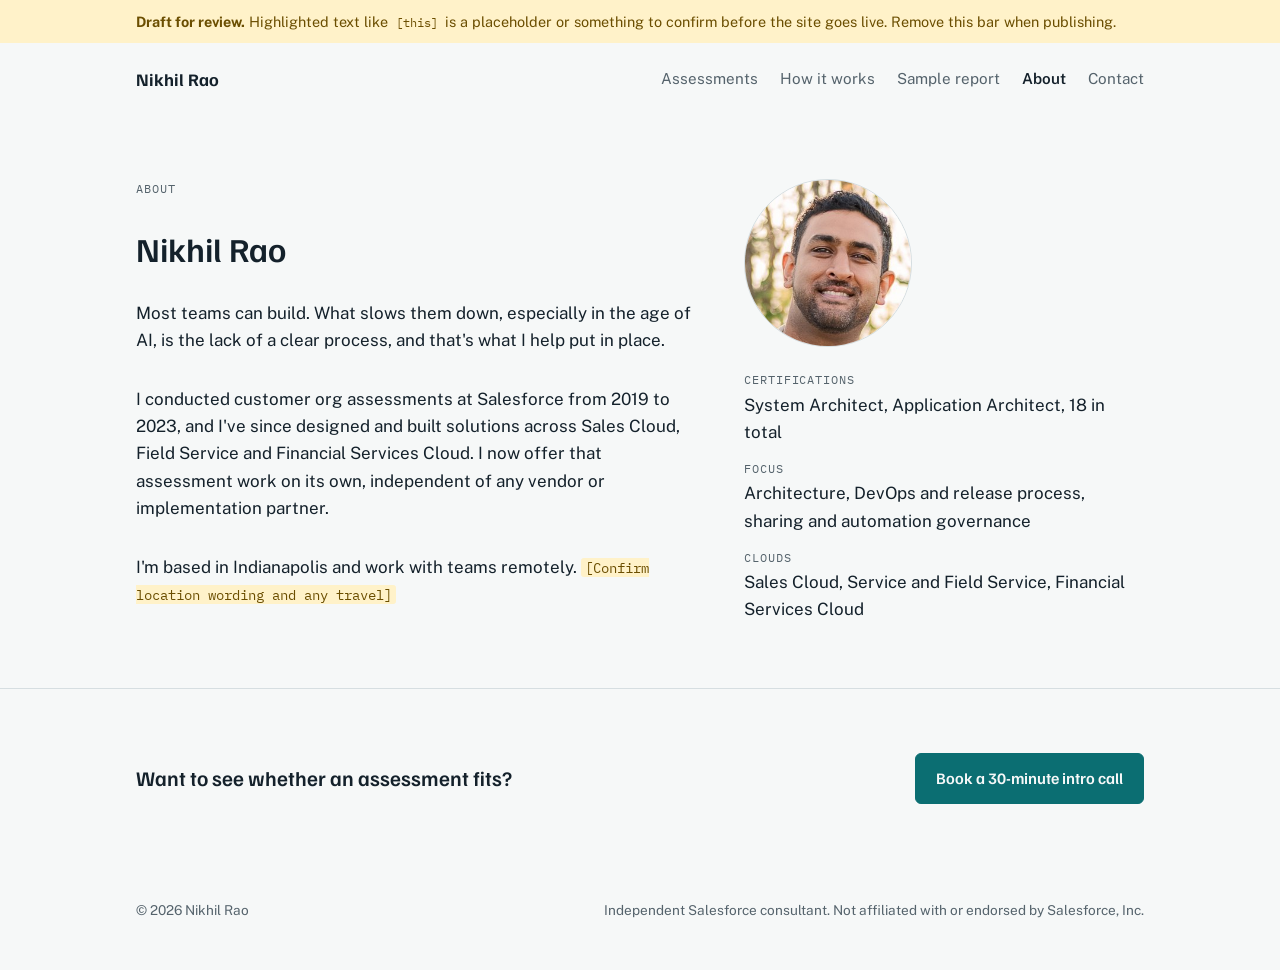
==== about.html @ f3a3b31c "Add draft services site (placeholders and draft bar still present) Co-Authored-By: Claude Sonnet 5.5" ====
<!doctype html>
<html lang="en">
<head>
<meta charset="utf-8">
<meta name="viewport" content="width=device-width, initial-scale=1, viewport-fit=cover">
<meta name="claude:viewport-fit-sides" content="cover">
<title>About | Nikhil Rao Salesforce Assessments</title>
<meta name="description" content="Independent, fixed-scope Salesforce Architecture and DevOps assessments by Nikhil Rao, Salesforce Certified System and Application Architect.">
<link rel="preconnect" href="https://fonts.googleapis.com">
<link rel="preconnect" href="https://fonts.gstatic.com" crossorigin>
<link rel="stylesheet" href="https://fonts.googleapis.com/css2?family=Familjen+Grotesk:wght@500;600;700&family=Public+Sans:ital,wght@0,400;0,500;0,600;1,400&family=IBM+Plex+Mono:wght@400;500&display=swap">
<link rel="stylesheet" href="site.css">
</head>
<body>
<div class="draft" role="note">
  <div class="wrap"><strong>Draft for review.</strong> Highlighted text like <span class="flag">[this]</span> is a placeholder or something to confirm before the site goes live. Remove this bar when publishing.</div>
</div>

<header class="top">
  <div class="wrap">
    <a class="brand" href="index.html">Nikhil Rao</a>
    <nav aria-label="Main">
      <a href="assessments.html">Assessments</a>
      <a href="how-it-works.html">How it works</a>
      <a href="sample-report.html">Sample report</a>
      <a href="about.html" aria-current="page">About</a>
      <a href="contact.html">Contact</a>
    </nav>
  </div>
</header>

<main>
  <section id="about">
    <div class="wrap about">
      <div class="copy">
        <p class="label">About</p>
        <h1>Nikhil Rao</h1>
        <p>Most teams can build. What slows them down, especially in the age of AI, is the lack of a clear process, and that's what I help put in place.</p>
        <p>I conducted customer org assessments at Salesforce from 2019 to 2023, and I've since designed and built solutions across Sales Cloud, Field Service and Financial Services Cloud. I now offer that assessment work on its own, independent of any vendor or implementation partner.</p>
        <p>I'm based in Indianapolis and work with teams remotely. <span class="flag">[Confirm location wording and any travel]</span></p>
      </div>
      <div class="about-side">
        <img class="headshot" src="nikhil-rao.jpg" alt="Photo of Nikhil Rao" width="280" height="280">
        <dl>
        <div><dt>Certifications</dt><dd>System Architect, Application Architect, 18 in total</dd></div>
        <div><dt>Focus</dt><dd>Architecture, DevOps and release process, sharing and automation governance</dd></div>
        <div><dt>Clouds</dt><dd>Sales Cloud, Service and Field Service, Financial Services Cloud</dd></div>
      </dl>
      </div>
    </div>
  </section>
  <section class="next">
    <div class="wrap">
      <p>Want to see whether an assessment fits?</p>
      <a class="btn primary" href="https://calendar.app.google/TykURckgz5f3c3QM6" target="_blank" rel="noopener">Book a 30-minute intro call</a>
    </div>
  </section>
</main>

<footer>
  <div class="wrap">
    <span>© 2026 Nikhil Rao</span>
    <span>Independent Salesforce consultant. Not affiliated with or endorsed by Salesforce, Inc.</span>
  </div>
</footer>
</body>
</html>
---- site.css ----
/* Layout: one calm column with a wide "findings register" band in the middle, the way an assessment report reads: summary first, then detail. */
:root {
  --ink: #14212b;
  --paper: #f6f8f8;
  --surface: #ffffff;
  --muted: #55636c;
  --line: #d6dee1;
  --accent: #0b6e72;
  --accent-soft: #e1efef;
  --high: #b5452f;
  --med: #a8771a;
  --low: #3f7d4f;
  --flag-bg: #fff2c9;
  --flag-fg: #6b4e00;
  --band: #102a33;
  --band-fg: #e6eef0;
  --band-muted: #9fb3b9;
  --display: "Familjen Grotesk", "Helvetica Neue", Arial, sans-serif;
  --body: "Public Sans", system-ui, -apple-system, "Segoe UI", sans-serif;
  --mono: "IBM Plex Mono", ui-monospace, Menlo, Consolas, monospace;
}
@media (prefers-color-scheme: dark) {
  :root:not([data-theme="light"]) {
    --ink: #e4ebed; --paper: #0e171c; --surface: #15222a; --muted: #9aabb2; --line: #2a3b44;
    --accent: #5cc3c4; --accent-soft: #173539; --high: #e88a73; --med: #e0b45c; --low: #86c493;
    --flag-bg: #4a3a0b; --flag-fg: #ffe28a; --band: #0a1216; --band-fg: #e4ebed; --band-muted: #8fa4ab;
    color-scheme: dark;
  }
}
:root[data-theme="dark"] {
  --ink: #e4ebed; --paper: #0e171c; --surface: #15222a; --muted: #9aabb2; --line: #2a3b44;
  --accent: #5cc3c4; --accent-soft: #173539; --high: #e88a73; --med: #e0b45c; --low: #86c493;
  --flag-bg: #4a3a0b; --flag-fg: #ffe28a; --band: #0a1216; --band-fg: #e4ebed; --band-muted: #8fa4ab;
  color-scheme: dark;
}

* { box-sizing: border-box; }
:root { padding-top: env(safe-area-inset-top, 0px); padding-bottom: env(safe-area-inset-bottom, 0px); }
body { margin: 0; }
img { max-width: 100%; }
[hidden] { display: none !important; }
body { background: var(--paper); color: var(--ink); font-family: var(--body); font-size: 17px; line-height: 1.6; }
.wrap { max-width: 1040px; margin: 0 auto; padding-left: max(16px, env(safe-area-inset-left, 0px)); padding-right: max(16px, env(safe-area-inset-right, 0px)); }
h1, h2, h3 { font-family: var(--display); line-height: 1.15; text-wrap: balance; margin: 0; }
.sec-head h1, .about h1, .contact h1, h2 { font-size: clamp(1.6rem, 3vw, 2.1rem); font-weight: 600; }
h3 { font-size: 1.25rem; font-weight: 600; }
p { margin: 0; }
a { color: var(--accent); }
a:focus-visible, button:focus-visible { outline: 2px solid var(--accent); outline-offset: 3px; border-radius: 3px; }
.label { font-family: var(--mono); font-size: 0.75rem; letter-spacing: 0.08em; text-transform: uppercase; color: var(--muted); }
.flag { background: var(--flag-bg); color: var(--flag-fg); border-radius: 3px; padding: 0 0.3em; font-family: var(--mono); font-size: 0.85em; }

/* Draft notice */
.draft { background: var(--flag-bg); color: var(--flag-fg); font-size: 0.9rem; }
.draft .wrap { padding-block: 10px; }

/* Header */
header.top .wrap { display: flex; flex-wrap: wrap; align-items: center; justify-content: space-between; gap: 12px 24px; padding-block: 22px; }
.brand { font-family: var(--display); font-weight: 700; font-size: 1.1rem; color: var(--ink); text-decoration: none; }
nav { display: flex; flex-wrap: wrap; gap: 6px 22px; font-size: 0.95rem; }
nav a { color: var(--muted); text-decoration: none; }
nav a:hover { color: var(--accent); }

/* Hero */
.hero .wrap { padding-block: 48px 64px; display: grid; grid-template-columns: minmax(0, 1.5fr) minmax(0, 1fr); gap: 48px; align-items: end; }
.hero h1 { font-size: clamp(2.2rem, 5vw, 3.4rem); font-weight: 700; letter-spacing: -0.01em; }
.hero .lede { margin-top: 20px; font-size: 1.15rem; color: var(--muted); max-width: 34em; }
.cta-row { margin-top: 28px; display: flex; flex-wrap: wrap; gap: 12px; }
.btn { display: inline-block; font-family: var(--display); font-weight: 600; font-size: 1rem; padding: 12px 20px; border-radius: 6px; text-decoration: none; border: 1.5px solid var(--accent); }
.btn.primary { background: var(--accent); color: var(--paper); }
.btn.secondary { color: var(--accent); background: transparent; }
.creds { border-left: 2px solid var(--accent); padding-left: 18px; display: grid; gap: 10px; font-size: 0.95rem; }
.creds strong { font-family: var(--display); font-weight: 600; display: block; }

section { padding-block: 64px; }
section + section { border-top: 1px solid var(--line); }
.sec-head { display: grid; gap: 10px; margin-bottom: 32px; max-width: 40em; }
.sec-head p { color: var(--muted); }

/* Who it's for */
.fit { display: grid; grid-template-columns: repeat(2, minmax(0, 1fr)); gap: 16px 40px; list-style: none; margin: 0; padding: 0; }
.fit li { padding-top: 14px; border-top: 1px solid var(--line); }
.fit li strong { display: block; font-family: var(--display); font-weight: 600; font-size: 1.05rem; }
.fit li span { color: var(--muted); font-size: 0.95rem; }

/* Services */
.services { display: grid; grid-template-columns: repeat(2, minmax(0, 1fr)); gap: 24px; }
.svc { background: var(--surface); border: 1px solid var(--line); border-radius: 8px; padding: 28px; display: grid; gap: 14px; align-content: start; }
.svc .meta { display: flex; flex-wrap: wrap; gap: 8px 16px; }
.svc .lede { color: var(--muted); }
.svc-cols { display: grid; grid-template-columns: repeat(2, minmax(0, 1fr)); gap: 16px; }
.svc ul { margin: 6px 0 0; padding-left: 1.1em; font-size: 0.95rem; }
.svc li + li { margin-top: 4px; }
.addons { margin-top: 28px; display: grid; grid-template-columns: repeat(2, minmax(0, 1fr)); gap: 24px; }
.addon { padding: 20px 0 0; border-top: 2px solid var(--ink); display: grid; gap: 8px; }
.addon p { color: var(--muted); font-size: 0.95rem; }

/* Stance band */
.band { background: var(--band); color: var(--band-fg); border-top: 0 !important; }
.band + section { border-top: 0; }
.band .wrap { display: grid; grid-template-columns: minmax(0, 1fr) minmax(0, 1.3fr); gap: 40px; }
.band .label { color: var(--band-muted); }
.band h2 { margin-top: 10px; }
.band .points { display: grid; gap: 18px; }
.band .points p { color: var(--band-muted); }
.band .points strong { color: var(--band-fg); display: block; font-family: var(--display); font-weight: 600; font-size: 1.08rem; }

/* Steps */
.steps { list-style: none; margin: 0; padding: 0; display: grid; grid-template-columns: repeat(3, minmax(0, 1fr)); gap: 24px; counter-reset: step; }
.steps li { counter-increment: step; display: grid; gap: 8px; align-content: start; }
.steps li::before { content: "Step " counter(step); font-family: var(--mono); font-size: 0.75rem; letter-spacing: 0.08em; text-transform: uppercase; color: var(--accent); }
.steps p { color: var(--muted); font-size: 0.95rem; }
.after { margin-top: 28px; color: var(--muted); font-size: 0.95rem; max-width: 46em; }

/* Sample findings register */
.register { background: var(--surface); border: 1px solid var(--line); border-radius: 8px; overflow: hidden; }
.register-head { display: flex; flex-wrap: wrap; justify-content: space-between; gap: 8px 20px; padding: 16px 20px; border-bottom: 1px solid var(--line); background: var(--accent-soft); }
.register-head strong { font-family: var(--display); font-weight: 600; }
.table-scroll { overflow-x: auto; }
table { width: 100%; border-collapse: collapse; font-size: 0.93rem; min-width: 640px; }
th, td { text-align: left; padding: 12px 20px; border-bottom: 1px solid var(--line); vertical-align: top; }
th { font-family: var(--mono); font-weight: 500; font-size: 0.72rem; letter-spacing: 0.08em; text-transform: uppercase; color: var(--muted); }
tr:last-child td { border-bottom: 0; }
td.id { font-family: var(--mono); color: var(--muted); white-space: nowrap; }
.sev { display: inline-flex; align-items: center; gap: 6px; font-family: var(--mono); font-size: 0.78rem; white-space: nowrap; }
.sev::before { content: ""; width: 8px; height: 8px; border-radius: 50%; background: currentColor; }
.sev.high { color: var(--high); } .sev.med { color: var(--med); } .sev.low { color: var(--low); }
.deliverables { margin-top: 28px; display: grid; grid-template-columns: repeat(4, minmax(0, 1fr)); gap: 20px; }
.deliverables div { display: grid; gap: 4px; }
.deliverables strong { font-family: var(--display); font-weight: 600; }
.deliverables span { color: var(--muted); font-size: 0.93rem; }
.note { margin-top: 14px; font-size: 0.85rem; color: var(--muted); }

/* About */
.about { display: grid; grid-template-columns: minmax(0, 1.4fr) minmax(0, 1fr); gap: 48px; }
.about .copy { display: grid; gap: 16px; max-width: 36em; }
.about dl { margin: 0; display: grid; gap: 14px; align-content: start; }
.about dt { font-family: var(--mono); font-size: 0.72rem; letter-spacing: 0.08em; text-transform: uppercase; color: var(--muted); }
.about dd { margin: 2px 0 0; }

/* Contact */
.contact { background: var(--surface); border: 1px solid var(--line); border-radius: 8px; padding: 36px; display: grid; grid-template-columns: minmax(0, 1.3fr) minmax(0, 1fr); gap: 36px; align-items: center; }
.contact .copy { display: grid; gap: 12px; }
.contact .copy p { color: var(--muted); }
.reach { display: grid; gap: 14px; }
.reach .row { display: grid; gap: 2px; }
.reach code { font-family: var(--mono); font-size: 0.95rem; user-select: all; word-break: break-all; }
.copy-btn { justify-self: start; font: inherit; font-size: 0.85rem; color: var(--accent); background: none; border: 1px solid var(--line); border-radius: 4px; padding: 4px 10px; cursor: pointer; }

footer .wrap { padding-block: 32px 48px; color: var(--muted); font-size: 0.85rem; display: flex; flex-wrap: wrap; justify-content: space-between; gap: 8px 24px; }

@media (max-width: 820px) {
  .hero .wrap, .band .wrap, .about, .contact { grid-template-columns: minmax(0, 1fr); }
  .hero .wrap { gap: 32px; padding-block: 32px 48px; }
  .services, .addons, .fit { grid-template-columns: minmax(0, 1fr); }
  .steps { grid-template-columns: minmax(0, 1fr); }
  .deliverables { grid-template-columns: repeat(2, minmax(0, 1fr)); }
  section { padding-block: 48px; }
  .contact { padding: 24px; }
}
@media (max-width: 480px) {
  .svc-cols, .deliverables { grid-template-columns: minmax(0, 1fr); }
  .svc { padding: 20px; }
}
@media (prefers-reduced-motion: reduce) { * { scroll-behavior: auto !important; } }
html { scroll-behavior: smooth; }

nav a[aria-current="page"] { color: var(--ink); font-weight: 600; }
.more { margin-top: 24px; }
.teasers { display: grid; grid-template-columns: repeat(2, minmax(0, 1fr)); gap: 24px; }
.teaser { background: var(--surface); border: 1px solid var(--line); border-radius: 8px; padding: 24px; display: grid; gap: 10px; align-content: start; }
.teaser p { color: var(--muted); }
.next .wrap { display: flex; flex-wrap: wrap; align-items: center; justify-content: space-between; gap: 16px 32px; }
.next p { font-family: var(--display); font-size: 1.3rem; font-weight: 600; }
.about-side { display: grid; gap: 24px; align-content: start; }
.headshot { width: 168px; height: 168px; border-radius: 50%; object-fit: cover; border: 1px solid var(--line); }

.promises { display: grid; grid-template-columns: repeat(3, minmax(0, 1fr)); gap: 0; border: 1px solid var(--line); border-radius: 8px; background: var(--surface); margin-bottom: 48px; }
.promises > div { padding: 18px 22px; display: grid; gap: 2px; }
.promises > div + div { border-left: 1px solid var(--line); }
.promises strong { font-family: var(--display); font-weight: 600; color: var(--accent); }
.promises span { color: var(--muted); font-size: 0.93rem; }
.timeline { list-style: none; margin: 0; padding: 0; display: grid; gap: 28px; position: relative; }
.timeline::before { content: ""; position: absolute; left: 21px; top: 24px; bottom: 24px; width: 2px; background: var(--line); }
.tl-step { display: grid; grid-template-columns: 44px minmax(0, 1fr); gap: 24px; position: relative; }
.tl-mark { width: 44px; height: 44px; border-radius: 50%; background: var(--accent); color: var(--paper); font-family: var(--display); font-weight: 700; font-size: 1.2rem; display: grid; place-items: center; position: relative; z-index: 1; box-shadow: 0 0 0 6px var(--paper); }
.tl-card { background: var(--surface); border: 1px solid var(--line); border-radius: 8px; padding: 26px 28px; display: grid; gap: 14px; }
.tl-head { display: flex; flex-wrap: wrap; align-items: baseline; justify-content: space-between; gap: 6px 16px; }
.tl-head h2 { font-size: 1.6rem; }
.tl-card > p { color: var(--muted); max-width: 38em; }
.tl-cols { display: grid; grid-template-columns: repeat(2, minmax(0, 1fr)); gap: 20px; margin-top: 4px; }
.tl-cols ul { margin: 6px 0 0; padding-left: 1.1em; font-size: 0.95rem; }
.tl-cols li + li { margin-top: 4px; }
.tl-out { background: var(--accent-soft); border-radius: 6px; padding: 14px 16px; font-size: 0.95rem; }
.tl-out > p:not(.label) { margin-top: 6px; }
.optional { margin-top: 36px; margin-left: 68px; padding: 20px 24px; border: 1.5px dashed var(--line); border-radius: 8px; display: grid; gap: 6px; }
.optional p:not(.label) { color: var(--muted); max-width: 38em; }
@media (max-width: 820px) {
  .promises { grid-template-columns: minmax(0, 1fr); }
  .promises > div + div { border-left: 0; border-top: 1px solid var(--line); }
  .tl-cols { grid-template-columns: minmax(0, 1fr); }
}
@media (max-width: 560px) {
  .timeline::before { left: 17px; }
  .tl-step { grid-template-columns: 36px minmax(0, 1fr); gap: 14px; }
  .tl-mark { width: 36px; height: 36px; font-size: 1rem; box-shadow: 0 0 0 4px var(--paper); }
  .tl-card { padding: 18px; }
  .optional { margin-left: 0; }
}

@media (max-width: 820px) { .teasers { grid-template-columns: minmax(0, 1fr); } }
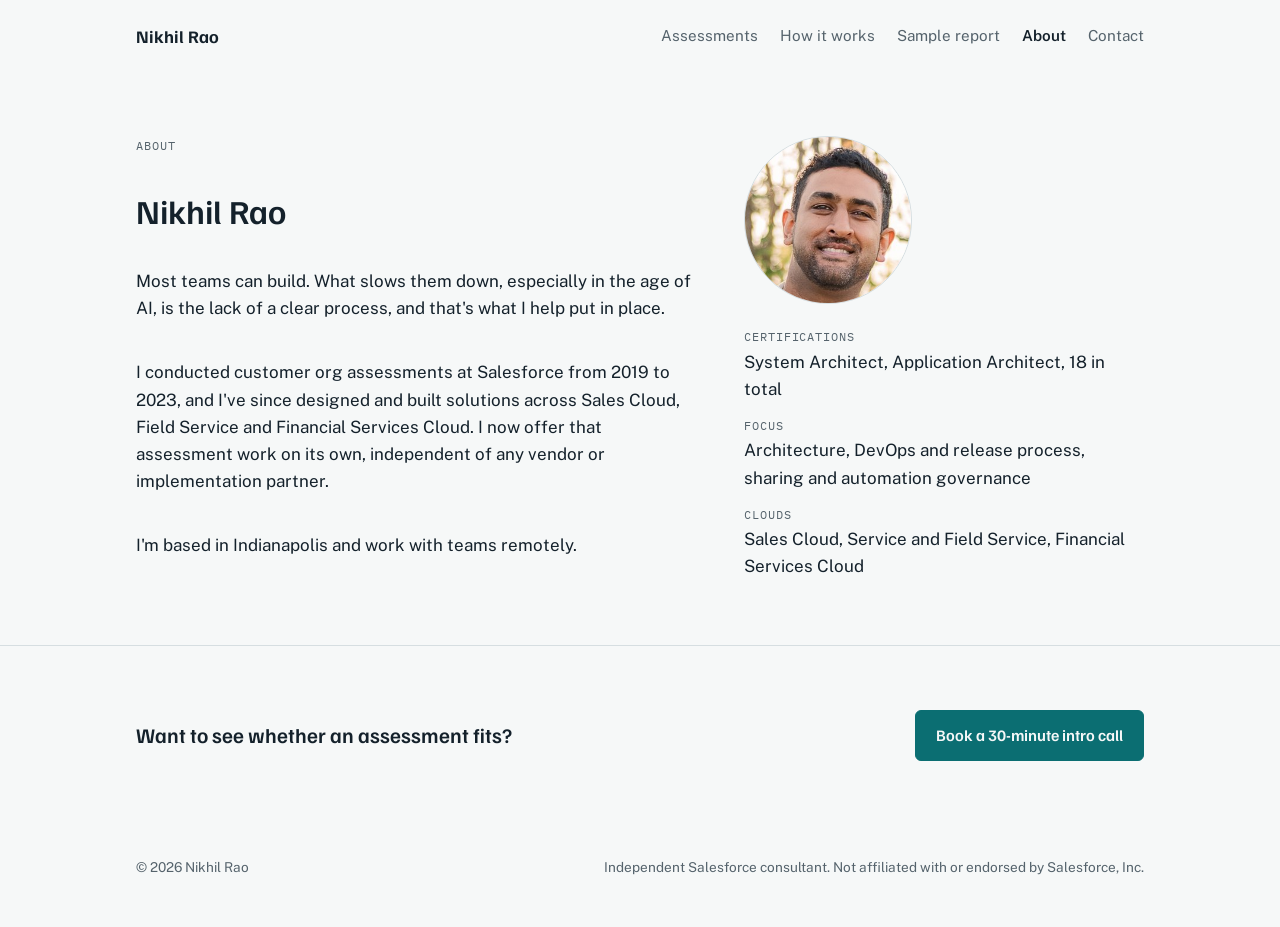
==== commit f2ac6f49: "Publish-ready site: remove draft bar and placeholders Co-Authored-By: Claude Sonnet 5.5 <noreply@ant" ====
--- a/about.html
+++ b/about.html
@@ -12,10 +12,6 @@
 <link rel="stylesheet" href="site.css">
 </head>
 <body>
-<div class="draft" role="note">
-  <div class="wrap"><strong>Draft for review.</strong> Highlighted text like <span class="flag">[this]</span> is a placeholder or something to confirm before the site goes live. Remove this bar when publishing.</div>
-</div>
-
 <header class="top">
   <div class="wrap">
     <a class="brand" href="index.html">Nikhil Rao</a>
@@ -37,7 +33,7 @@
         <h1>Nikhil Rao</h1>
         <p>Most teams can build. What slows them down, especially in the age of AI, is the lack of a clear process, and that's what I help put in place.</p>
         <p>I conducted customer org assessments at Salesforce from 2019 to 2023, and I've since designed and built solutions across Sales Cloud, Field Service and Financial Services Cloud. I now offer that assessment work on its own, independent of any vendor or implementation partner.</p>
-        <p>I'm based in Indianapolis and work with teams remotely. <span class="flag">[Confirm location wording and any travel]</span></p>
+        <p>I'm based in Indianapolis and work with teams remotely.</p>
       </div>
       <div class="about-side">
         <img class="headshot" src="nikhil-rao.jpg" alt="Photo of Nikhil Rao" width="280" height="280">
--- a/site.css
+++ b/site.css
@@ -48,7 +48,6 @@
 a { color: var(--accent); }
 a:focus-visible, button:focus-visible { outline: 2px solid var(--accent); outline-offset: 3px; border-radius: 3px; }
 .label { font-family: var(--mono); font-size: 0.75rem; letter-spacing: 0.08em; text-transform: uppercase; color: var(--muted); }
-.flag { background: var(--flag-bg); color: var(--flag-fg); border-radius: 3px; padding: 0 0.3em; font-family: var(--mono); font-size: 0.85em; }
 
 /* Draft notice */
 .draft { background: var(--flag-bg); color: var(--flag-fg); font-size: 0.9rem; }
